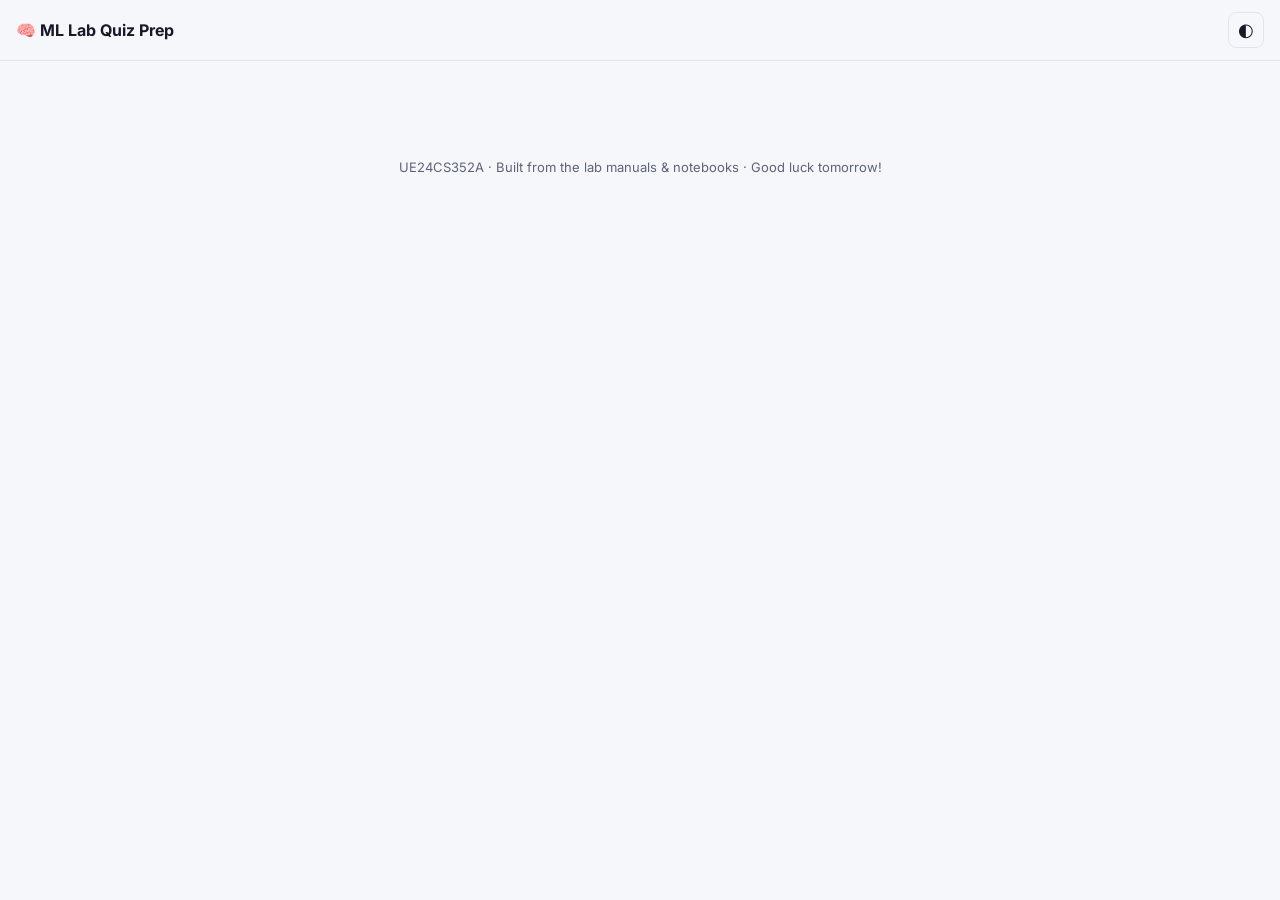
==== index.html @ 4ca2cb9f "Add quiz site: mock test, practice modes, progress tracking Co-Authored-By: Claude Opus 5.5 <noreply" ====
<!doctype html>
<html lang="en">
<head>
  <meta charset="utf-8">
  <meta name="viewport" content="width=device-width, initial-scale=1">
  <title>ML Lab Quiz Prep</title>
  <meta name="description" content="1-mark MCQ practice for the UE24CS352A Machine Learning lab quiz — all lab programs, with explanations and a timed mock test.">
  <link rel="preconnect" href="https://fonts.googleapis.com">
  <link rel="preconnect" href="https://fonts.gstatic.com" crossorigin>
  <link href="https://fonts.googleapis.com/css2?family=Inter:wght@400;500;600;700&family=JetBrains+Mono:wght@400;500&display=swap" rel="stylesheet">
  <link rel="stylesheet" href="style.css">
  <link rel="icon" href="data:image/svg+xml,<svg xmlns='http://www.w3.org/2000/svg' viewBox='0 0 100 100'><text y='.9em' font-size='90'>🧠</text></svg>">
</head>
<body>
  <header class="topbar">
    <a href="#" class="brand" id="homeLink">🧠 ML Lab Quiz Prep</a>
    <button class="theme-toggle" id="themeToggle" aria-label="Toggle dark mode">◐</button>
  </header>
  <main id="app" class="container"></main>
  <footer class="foot">UE24CS352A · Built from the lab manuals &amp; notebooks · Good luck tomorrow!</footer>
  <script src="questions.js"></script>
  <script src="app.js"></script>
</body>
</html>
---- style.css ----
:root {
  --bg: #f6f7fb;
  --surface: #ffffff;
  --surface-2: #f0f2f8;
  --text: #161a26;
  --muted: #5d6478;
  --border: #e1e4ee;
  --accent: #4f46e5;
  --accent-soft: #eceafe;
  --good: #12805c;
  --good-soft: #e3f6ee;
  --bad: #c2362f;
  --bad-soft: #fdeceb;
  --warn: #b26b00;
  --shadow: 0 1px 2px rgba(20, 24, 40, .06), 0 4px 16px rgba(20, 24, 40, .05);
  --radius: 14px;
}
@media (prefers-color-scheme: dark) {
  :root:not([data-theme="light"]) {
    --bg: #0f1117; --surface: #171a23; --surface-2: #1e2230; --text: #e8eaf2; --muted: #9aa1b5;
    --border: #2a2f3e; --accent: #8b85ff; --accent-soft: #25234a; --good: #4fd1a1; --good-soft: #13302a;
    --bad: #ff7b72; --bad-soft: #3a1c1c; --warn: #f0b44c; --shadow: none;
  }
}
:root[data-theme="dark"] {
  --bg: #0f1117; --surface: #171a23; --surface-2: #1e2230; --text: #e8eaf2; --muted: #9aa1b5;
  --border: #2a2f3e; --accent: #8b85ff; --accent-soft: #25234a; --good: #4fd1a1; --good-soft: #13302a;
  --bad: #ff7b72; --bad-soft: #3a1c1c; --warn: #f0b44c; --shadow: none;
}

* { box-sizing: border-box; }
html, body { margin: 0; }
body {
  background: var(--bg); color: var(--text);
  font: 16px/1.55 Inter, system-ui, -apple-system, Segoe UI, sans-serif;
  -webkit-font-smoothing: antialiased;
}
code, pre { font-family: "JetBrains Mono", ui-monospace, Menlo, monospace; font-size: .88em; }
code { background: var(--surface-2); padding: .1em .35em; border-radius: 5px; }
pre { background: var(--surface-2); padding: 12px 14px; border-radius: 10px; overflow-x: auto; margin: 10px 0; }
pre code { background: none; padding: 0; }

.topbar {
  position: sticky; top: 0; z-index: 10;
  display: flex; align-items: center; justify-content: space-between;
  padding: 12px 16px; background: color-mix(in srgb, var(--bg) 85%, transparent);
  backdrop-filter: blur(8px); border-bottom: 1px solid var(--border);
}
.brand { font-weight: 700; color: var(--text); text-decoration: none; }
.theme-toggle { background: none; border: 1px solid var(--border); color: var(--text); border-radius: 8px; width: 36px; height: 36px; cursor: pointer; font-size: 18px; }

.container { max-width: 820px; margin: 0 auto; padding: 24px 16px 48px; }
.foot { text-align: center; color: var(--muted); font-size: 13px; padding: 24px 16px 40px; }

h1 { font-size: clamp(26px, 5vw, 34px); line-height: 1.2; margin: 8px 0 6px; letter-spacing: -.02em; }
h2 { font-size: 20px; margin: 28px 0 12px; }
.sub { color: var(--muted); margin: 0 0 20px; }

.card { background: var(--surface); border: 1px solid var(--border); border-radius: var(--radius); box-shadow: var(--shadow); padding: 18px; }
.hero-actions { display: grid; grid-template-columns: repeat(auto-fit, minmax(min(220px, 100%), 1fr)); gap: 12px; margin-top: 18px; }
.mode { text-align: left; cursor: pointer; border: 1px solid var(--border); background: var(--surface); color: var(--text); border-radius: var(--radius); padding: 16px; box-shadow: var(--shadow); font: inherit; transition: transform .12s, border-color .12s; }
.mode:hover { transform: translateY(-2px); border-color: var(--accent); }
.mode .t { font-weight: 600; display: block; margin-bottom: 4px; }
.mode .d { color: var(--muted); font-size: 14px; }
.mode.primary { background: var(--accent); border-color: var(--accent); color: #fff; }
.mode.primary .d { color: rgba(255,255,255,.85); }

.pattern { display: flex; flex-wrap: wrap; gap: 8px; margin-top: 14px; }
.pill { font-size: 13px; padding: 4px 10px; border-radius: 999px; background: var(--accent-soft); color: var(--accent); font-weight: 500; }

.labs { display: grid; grid-template-columns: repeat(auto-fill, minmax(min(240px, 100%), 1fr)); gap: 10px; }
.lab { cursor: pointer; text-align: left; font: inherit; color: var(--text); background: var(--surface); border: 1px solid var(--border); border-radius: 12px; padding: 14px; transition: border-color .12s; }
.lab:hover { border-color: var(--accent); }
.lab .n { font-weight: 600; font-size: 15px; }
.lab .m { color: var(--muted); font-size: 13px; margin-top: 2px; }
.bar { height: 6px; background: var(--surface-2); border-radius: 99px; overflow: hidden; margin-top: 10px; }
.bar > i { display: block; height: 100%; background: var(--good); border-radius: 99px; }

.qhead { display: flex; justify-content: space-between; align-items: center; gap: 12px; margin-bottom: 12px; flex-wrap: wrap; }
.qmeta { color: var(--muted); font-size: 14px; }
.tag { font-size: 12px; font-weight: 600; padding: 3px 9px; border-radius: 999px; background: var(--accent-soft); color: var(--accent); }
.timer { font-variant-numeric: tabular-nums; font-weight: 600; padding: 4px 10px; border-radius: 8px; background: var(--surface-2); }
.timer.low { color: var(--bad); background: var(--bad-soft); }
.progress { height: 4px; background: var(--surface-2); border-radius: 99px; overflow: hidden; margin-bottom: 18px; }
.progress > i { display: block; height: 100%; background: var(--accent); transition: width .2s; }

.qtext { font-size: 18px; font-weight: 500; margin: 4px 0 16px; white-space: pre-wrap; }
.qtext pre { white-space: pre; font-weight: 400; }
.opts { display: grid; gap: 10px; }
.opt { display: flex; gap: 12px; align-items: flex-start; text-align: left; width: 100%; font: inherit; color: var(--text); background: var(--surface); border: 1.5px solid var(--border); border-radius: 12px; padding: 12px 14px; cursor: pointer; transition: border-color .1s, background .1s; }
.opt:hover:not(:disabled) { border-color: var(--accent); }
.opt .k { flex: none; width: 26px; height: 26px; border-radius: 7px; display: grid; place-items: center; font-size: 13px; font-weight: 600; background: var(--surface-2); color: var(--muted); }
.opt.sel { border-color: var(--accent); background: var(--accent-soft); }
.opt.right { border-color: var(--good); background: var(--good-soft); }
.opt.right .k { background: var(--good); color: #fff; }
.opt.wrong { border-color: var(--bad); background: var(--bad-soft); }
.opt.wrong .k { background: var(--bad); color: #fff; }
.opt:disabled { cursor: default; }

.explain { margin-top: 14px; padding: 12px 14px; border-radius: 12px; background: var(--surface-2); border-left: 4px solid var(--accent); font-size: 15px; }
.explain b { display: block; margin-bottom: 2px; }

.nav { display: flex; justify-content: space-between; gap: 10px; margin-top: 18px; flex-wrap: wrap; }
.btn { font: inherit; font-weight: 600; cursor: pointer; border-radius: 10px; padding: 10px 18px; border: 1px solid var(--border); background: var(--surface); color: var(--text); }
.btn:hover { border-color: var(--accent); }
.btn.primary { background: var(--accent); border-color: var(--accent); color: #fff; }
.btn:disabled { opacity: .45; cursor: not-allowed; }

.palette { display: flex; flex-wrap: wrap; gap: 6px; margin-top: 18px; }
.palette button { width: 34px; height: 34px; border-radius: 8px; border: 1px solid var(--border); background: var(--surface); color: var(--text); font: inherit; font-size: 13px; cursor: pointer; }
.palette button.ans { background: var(--accent-soft); border-color: var(--accent); color: var(--accent); }
.palette button.cur { outline: 2px solid var(--accent); outline-offset: 1px; }

.score { text-align: center; padding: 26px 18px; }
.score .big { font-size: 56px; font-weight: 700; letter-spacing: -.03em; line-height: 1; }
.score .scaled { color: var(--muted); margin-top: 6px; }
.breakdown { display: grid; gap: 6px; margin-top: 16px; }
.brow { display: flex; justify-content: space-between; gap: 10px; font-size: 14px; padding: 8px 12px; border-radius: 8px; background: var(--surface-2); }
.review-item { margin-top: 12px; }
.review-item .qtext { font-size: 16px; }
.ok { color: var(--good); font-weight: 600; }
.no { color: var(--bad); font-weight: 600; }
.row { display: flex; gap: 10px; flex-wrap: wrap; align-items: center; }
.muted { color: var(--muted); }
.kbd { font-size: 12px; color: var(--muted); margin-top: 14px; }
.kbd kbd { font-family: inherit; border: 1px solid var(--border); border-bottom-width: 2px; border-radius: 5px; padding: 0 5px; background: var(--surface); }
.stats { display: grid; grid-template-columns: repeat(3, 1fr); gap: 10px; margin-top: 16px; }
.stat { background: var(--surface); border: 1px solid var(--border); border-radius: 12px; padding: 12px; text-align: center; }
.stat .v { font-size: 22px; font-weight: 700; }
.stat .l { font-size: 12px; color: var(--muted); }
.linkbtn { background: none; border: none; color: var(--accent); font: inherit; cursor: pointer; padding: 0; text-decoration: underline; }

@media (max-width: 520px) {
  .qtext { font-size: 16.5px; }
  .opt { padding: 11px 12px; }
}

/* guard against horizontal overflow on narrow phones */
body { overflow-x: hidden; }
.container, .card, .opt span, .qtext { min-width: 0; overflow-wrap: anywhere; }
@media (max-width: 420px) { .stats { grid-template-columns: 1fr 1fr 1fr; gap: 6px; } .stat .v { font-size: 18px; } }
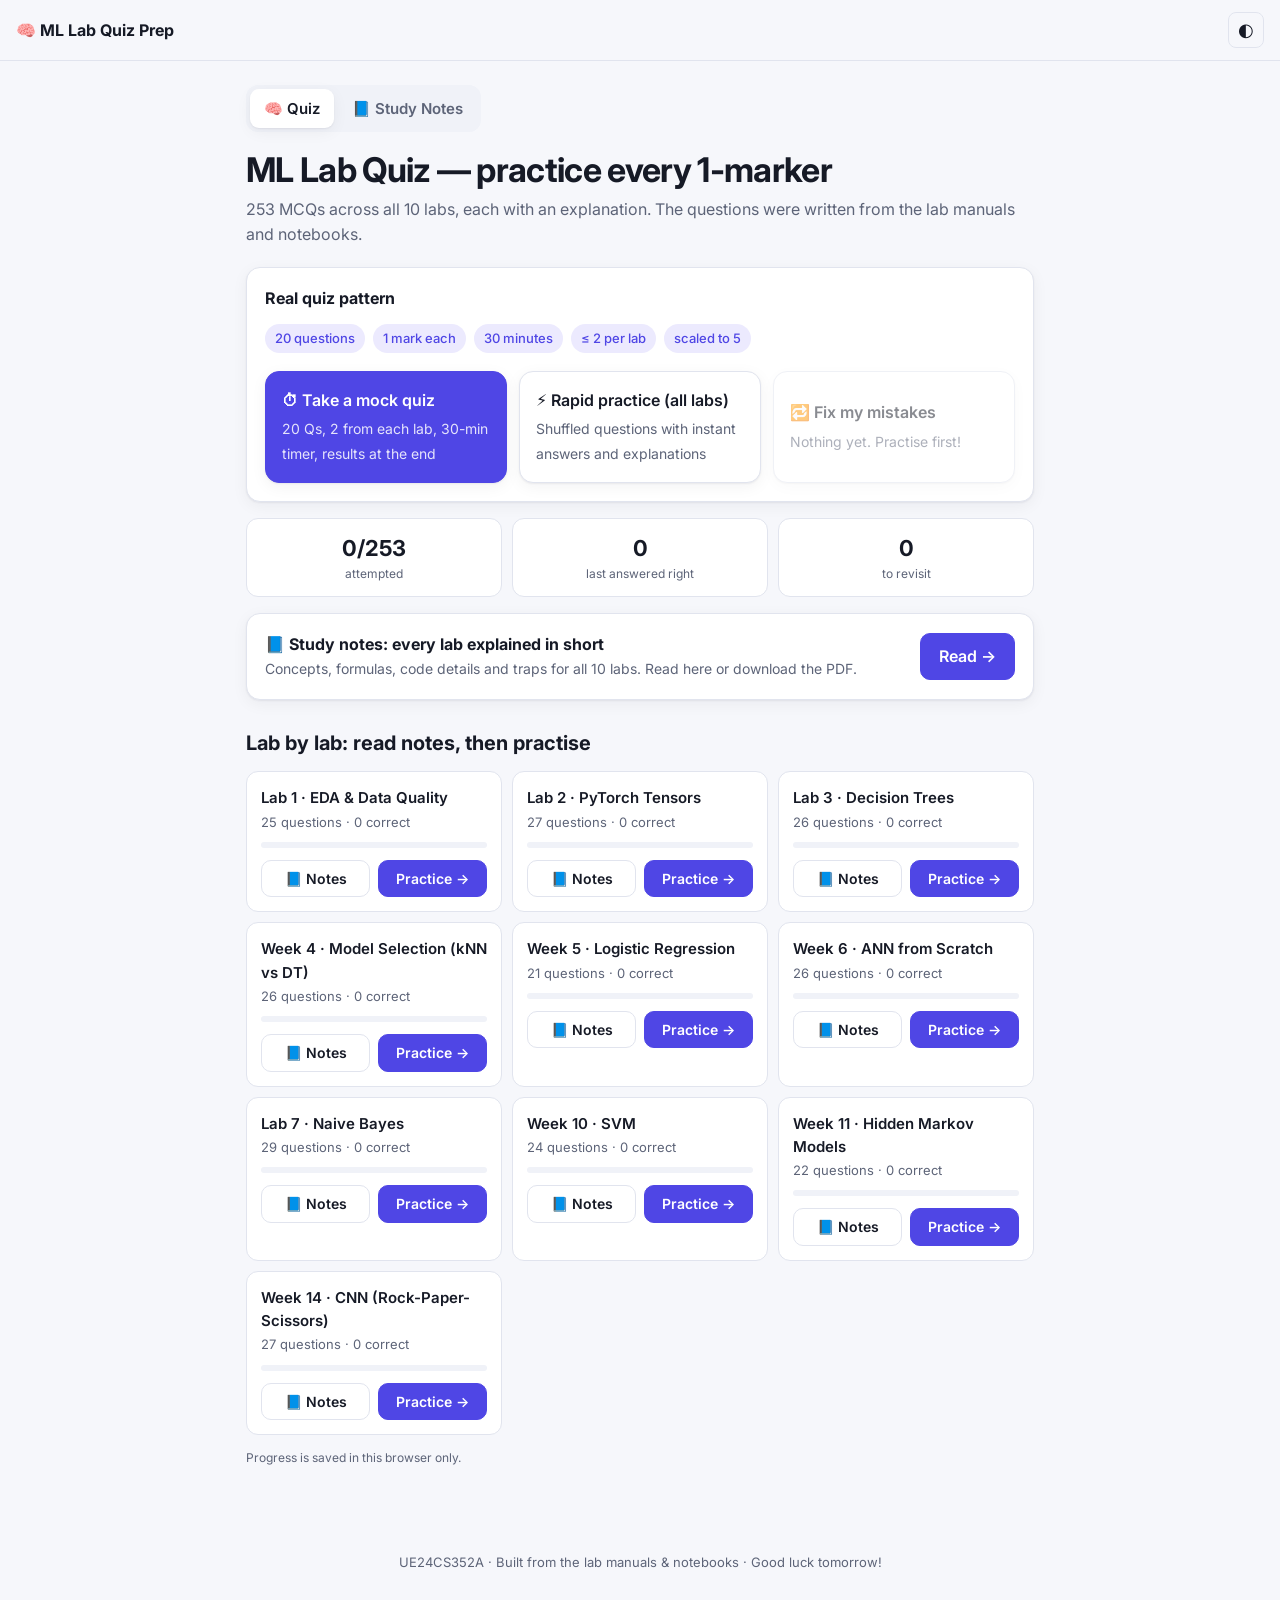
==== commit d2688665: "Integrate study notes into the main site (tabs, per-lab notes, in-quiz link) Co-Authored-By: Claude " ====
--- a/index.html
+++ b/index.html
@@ -19,6 +19,7 @@
   <main id="app" class="container"></main>
   <footer class="foot">UE24CS352A · Built from the lab manuals &amp; notebooks · Good luck tomorrow!</footer>
   <script src="questions.js"></script>
+  <script src="notes.js"></script>
   <script src="app.js"></script>
 </body>
 </html>
--- a/style.css
+++ b/style.css
@@ -139,3 +139,55 @@
 body { overflow-x: hidden; }
 .container, .card, .opt span, .qtext { min-width: 0; overflow-wrap: anywhere; }
 @media (max-width: 420px) { .stats { grid-template-columns: 1fr 1fr 1fr; gap: 6px; } .stat .v { font-size: 18px; } }
+
+/* ---------- study notes ---------- */
+
+    .notes h2 { margin-top: 0; font-size: 22px; letter-spacing: -.01em; }
+    .notes section { scroll-margin-top: 70px; margin: 18px 0; }
+    .notes h3 { font-size: 15px; text-transform: uppercase; letter-spacing: .06em; color: var(--accent); margin: 16px 0 6px; }
+    .notes ul { margin: 4px 0 8px; padding-left: 20px; }
+    .notes li { margin: 3px 0; }
+    .notes p { margin: 6px 0; }
+    .formula { font-family: "JetBrains Mono", ui-monospace, monospace; font-size: 14px; background: var(--surface-2); border-radius: 8px; padding: 8px 12px; margin: 6px 0; overflow-x: auto; white-space: pre; }
+    .trap { border-left: 4px solid var(--warn); background: var(--surface-2); padding: 8px 12px; border-radius: 8px; margin: 10px 0 2px; font-size: 15px; }
+    .trap b { color: var(--warn); }
+    .toc { display: grid; grid-template-columns: repeat(auto-fill, minmax(min(230px, 100%), 1fr)); gap: 8px; }
+    .toc a { display: block; padding: 10px 12px; border: 1px solid var(--border); border-radius: 10px; background: var(--surface); color: var(--text); text-decoration: none; font-size: 15px; }
+    .toc a:hover { border-color: var(--accent); }
+    .toc a span { color: var(--muted); font-size: 13px; display: block; }
+    table { border-collapse: collapse; width: 100%; font-size: 14px; margin: 8px 0; }
+    th, td { border: 1px solid var(--border); padding: 6px 8px; text-align: left; vertical-align: top; }
+    th { background: var(--surface-2); }
+    .tablewrap { overflow-x: auto; }
+    .actions { display: flex; gap: 10px; flex-wrap: wrap; margin: 14px 0 22px; }
+    .actions a { text-decoration: none; }
+    .back { font-size: 14px; }
+    @media print {
+      :root { --bg:#fff; --surface:#fff; --surface-2:#f2f3f7; --text:#111; --muted:#555; --border:#ddd; --accent:#3b35c9; --warn:#a15c00; --shadow:none; }
+      .topbar, .actions, .foot, .back, .noprint { display: none !important; }
+      body { font-size: 12px; background: #fff; }
+      .container { max-width: none; padding: 0; }
+      .card { box-shadow: none; padding: 12px 14px; break-inside: auto; }
+      .notes section { page-break-before: always; margin: 0; }
+      .notes section:first-of-type { page-break-before: auto; }
+      .formula, .trap, table, pre { break-inside: avoid; }
+      .formula { font-size: 11px; }
+      h1 { font-size: 24px; }
+      .toc a { padding: 6px 8px; }
+    }
+  
+/* ---------- tabs, chips, lab buttons ---------- */
+.tabs { display: inline-flex; gap: 4px; padding: 4px; background: var(--surface-2); border-radius: 12px; margin-bottom: 10px; }
+.tab { font: inherit; font-weight: 600; font-size: 15px; border: none; background: none; color: var(--muted); padding: 8px 14px; border-radius: 9px; cursor: pointer; }
+.tab.on { background: var(--surface); color: var(--text); box-shadow: var(--shadow); }
+.chips { display: flex; flex-wrap: wrap; gap: 6px; margin: 4px 0 14px; }
+.chip { font: inherit; font-size: 13px; font-weight: 500; padding: 6px 11px; border-radius: 999px; border: 1px solid var(--border); background: var(--surface); color: var(--text); cursor: pointer; }
+.chip:hover { border-color: var(--accent); }
+.chip.on { background: var(--accent); border-color: var(--accent); color: #fff; }
+.lab { cursor: default; }
+.labbtns { display: flex; gap: 8px; margin-top: 12px; }
+.labbtns .btn { flex: 1; }
+.btn.sm { padding: 7px 10px; font-size: 14px; }
+.notescta { display: flex; justify-content: space-between; align-items: center; gap: 12px; margin-top: 16px; width: 100%; text-align: left; font: inherit; color: var(--text); cursor: pointer; }
+.notescta:hover { border-color: var(--accent); }
+@media print { .tabs, .chips, .nav, .kbd { display: none !important; } }
